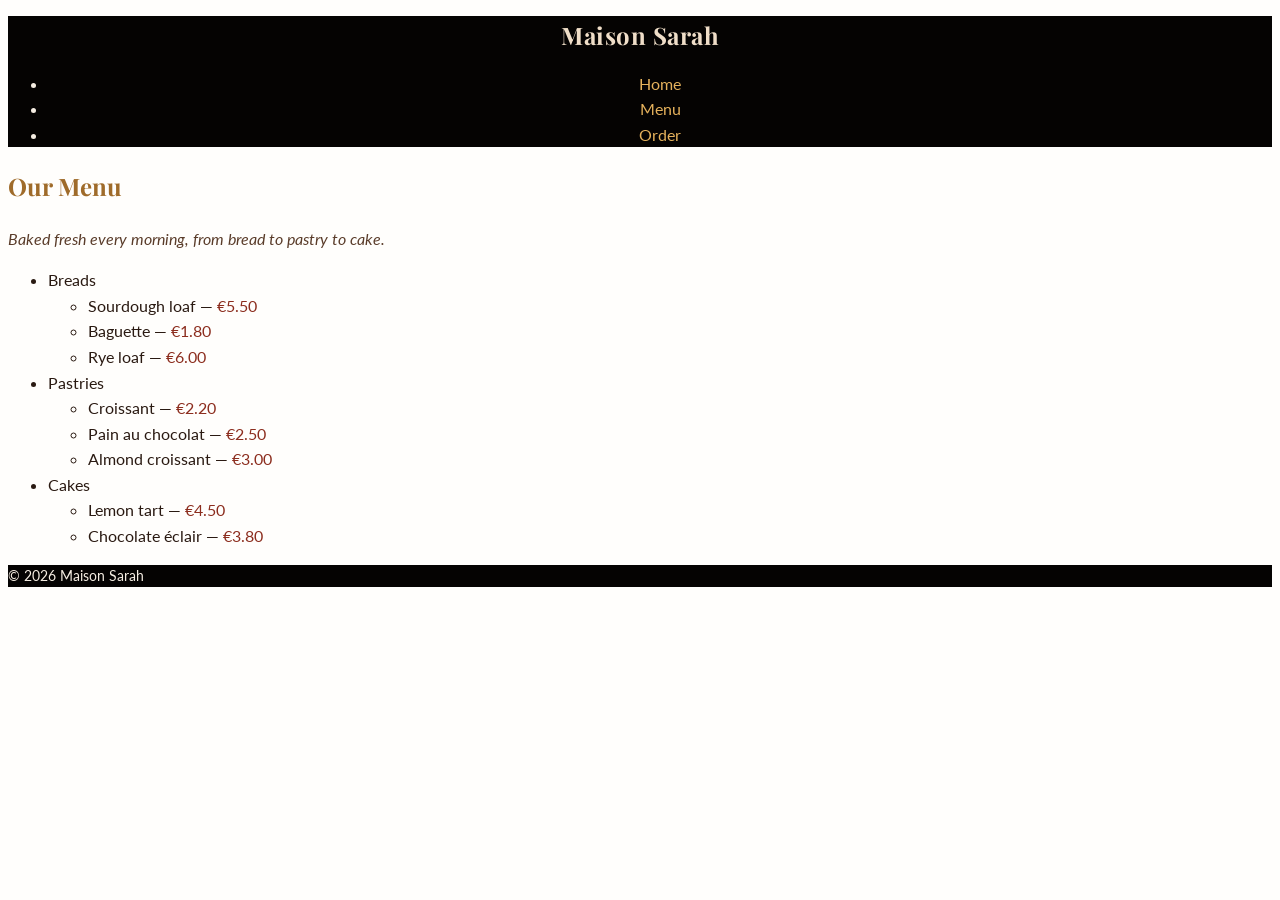
==== menu.html @ 019a9983 "Add typography system with Lato and Playfair Display Loads Google Fonts across all pages, sets rem s" ====
<!DOCTYPE html>
<html lang="en">
  <head>
    <meta charset="UTF-8">
    <meta name="viewport" content="width=device-width, initial-scale=1.0">
    <title>Menu — Maison Sarah</title>
    <link rel="preconnect" href="https://fonts.googleapis.com">
    <link rel="preconnect" href="https://fonts.gstatic.com" crossorigin>
    <link href="https://fonts.googleapis.com/css2?family=Lato:wght@400;700&family=Playfair+Display:wght@600;700&display=swap" rel="stylesheet">
    <link rel="stylesheet" href="styles.css">
  </head>
  <body>
    <header>
      <h1 class="brand">Maison Sarah</h1>
      <nav>
        <ul>
          <li><a href="index.html">Home</a></li>
          <li><a href="menu.html">Menu</a></li>
          <li><a href="order.html">Order</a></li>
        </ul>
      </nav>
    </header>

    <main>
      <h2>Our Menu</h2>
      <p class="tagline">Baked fresh every morning, from bread to pastry to cake.</p>

      <ul>
        <li>
          Breads
          <ul>
            <li>Sourdough loaf — <span class="price">€5.50</span></li>
            <li>Baguette — <span class="price">€1.80</span></li>
            <li>Rye loaf — <span class="price">€6.00</span></li>
          </ul>
        </li>
        <li>
          Pastries
          <ul>
            <li>Croissant — <span class="price">€2.20</span></li>
            <li>Pain au chocolat — <span class="price">€2.50</span></li>
            <li>Almond croissant — <span class="price">€3.00</span></li>
          </ul>
        </li>
        <li>
          Cakes
          <ul>
            <li>Lemon tart — <span class="price">€4.50</span></li>
            <li>Chocolate éclair — <span class="price">€3.80</span></li>
          </ul>
        </li>
      </ul>
    </main>

    <footer>
      <p>&copy; 2026 Maison Sarah</p>
    </footer>
  </body>
</html>
---- styles.css ----
html {
  font-size: 62.5%;
}

body {
  font-family: "Lato", sans-serif;
  font-size: 1.6rem;
  line-height: 1.6;
  background-color: #FFFEFC;
  color: #2A1A12;
}

h1,
h2 {
  font-family: "Playfair Display", serif;
  color: #9F6B2A;
}

h1 {
  font-size: 3.6rem;
  letter-spacing: 0.5px;
}

h2 {
  font-size: 2.4rem;
}

header,
footer {
  background-color: #050302;
  color: #F5EDE2;
  text-align: center;
}

p {
  text-align: left;
}

nav a {
  text-decoration: none;
  color: #E6B25C;
}

.brand {
  font-family: "Playfair Display", serif;
  font-size: 2.4rem;
  font-weight: 700;
  color: #F0DEC8;
}

.tagline {
  font-style: italic;
  color: #5A3C2A;
}

.price {
  color: #8C2D1E;
}

footer p {
  font-size: 1.4rem;
}
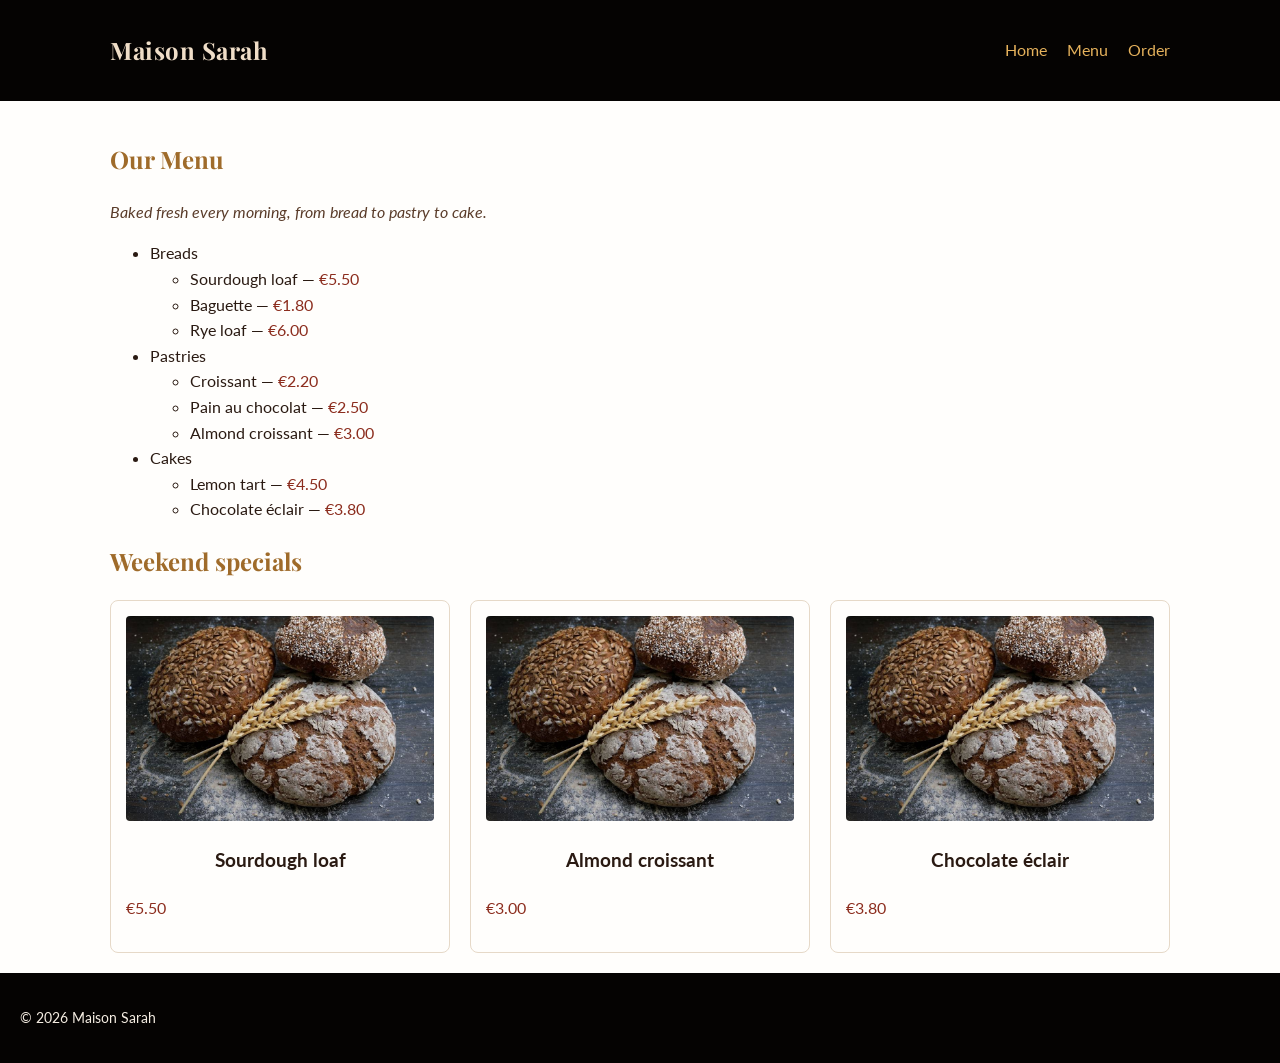
==== commit c655cef3: "Add layout system: container, flex nav, and weekend specials Universal box-sizing reset, centered .c" ====
--- a/menu.html
+++ b/menu.html
@@ -1,55 +1,90 @@
-<!DOCTYPE html>
+<!doctype html>
 <html lang="en">
   <head>
-    <meta charset="UTF-8">
-    <meta name="viewport" content="width=device-width, initial-scale=1.0">
+    <meta charset="UTF-8" />
+    <meta name="viewport" content="width=device-width, initial-scale=1.0" />
     <title>Menu — Maison Sarah</title>
-    <link rel="preconnect" href="https://fonts.googleapis.com">
-    <link rel="preconnect" href="https://fonts.gstatic.com" crossorigin>
-    <link href="https://fonts.googleapis.com/css2?family=Lato:wght@400;700&family=Playfair+Display:wght@600;700&display=swap" rel="stylesheet">
-    <link rel="stylesheet" href="styles.css">
+    <link rel="preconnect" href="https://fonts.googleapis.com" />
+    <link rel="preconnect" href="https://fonts.gstatic.com" crossorigin />
+    <link
+      href="https://fonts.googleapis.com/css2?family=Lato:wght@400;700&family=Playfair+Display:wght@600;700&display=swap"
+      rel="stylesheet"
+    />
+    <link rel="stylesheet" href="styles.css" />
   </head>
   <body>
     <header>
-      <h1 class="brand">Maison Sarah</h1>
-      <nav>
-        <ul>
-          <li><a href="index.html">Home</a></li>
-          <li><a href="menu.html">Menu</a></li>
-          <li><a href="order.html">Order</a></li>
-        </ul>
-      </nav>
+      <div class="container header-bar">
+        <h1 class="brand">Maison Sarah</h1>
+        <nav>
+          <a href="index.html">Home</a>
+          <a href="menu.html">Menu</a>
+          <a href="order.html">Order</a>
+        </nav>
+      </div>
     </header>
 
     <main>
-      <h2>Our Menu</h2>
-      <p class="tagline">Baked fresh every morning, from bread to pastry to cake.</p>
+      <div class="container">
+        <h2>Our Menu</h2>
+        <p class="tagline">
+          Baked fresh every morning, from bread to pastry to cake.
+        </p>
 
-      <ul>
-        <li>
-          Breads
-          <ul>
-            <li>Sourdough loaf — <span class="price">€5.50</span></li>
-            <li>Baguette — <span class="price">€1.80</span></li>
-            <li>Rye loaf — <span class="price">€6.00</span></li>
-          </ul>
-        </li>
-        <li>
-          Pastries
-          <ul>
-            <li>Croissant — <span class="price">€2.20</span></li>
-            <li>Pain au chocolat — <span class="price">€2.50</span></li>
-            <li>Almond croissant — <span class="price">€3.00</span></li>
-          </ul>
-        </li>
-        <li>
-          Cakes
-          <ul>
-            <li>Lemon tart — <span class="price">€4.50</span></li>
-            <li>Chocolate éclair — <span class="price">€3.80</span></li>
-          </ul>
-        </li>
-      </ul>
+        <ul>
+          <li>
+            Breads
+            <ul>
+              <li>Sourdough loaf — <span class="price">€5.50</span></li>
+              <li>Baguette — <span class="price">€1.80</span></li>
+              <li>Rye loaf — <span class="price">€6.00</span></li>
+            </ul>
+          </li>
+          <li>
+            Pastries
+            <ul>
+              <li>Croissant — <span class="price">€2.20</span></li>
+              <li>Pain au chocolat — <span class="price">€2.50</span></li>
+              <li>Almond croissant — <span class="price">€3.00</span></li>
+            </ul>
+          </li>
+          <li>
+            Cakes
+            <ul>
+              <li>Lemon tart — <span class="price">€4.50</span></li>
+              <li>Chocolate éclair — <span class="price">€3.80</span></li>
+            </ul>
+          </li>
+        </ul>
+
+        <h2>Weekend specials</h2>
+        <div class="card-row">
+          <article class="card">
+            <img
+              src="images/bakery-bread.jpg"
+              alt="A row of freshly baked golden loaves of bread cooling on a wooden rack."
+            />
+            <h3>Sourdough loaf</h3>
+            <p class="price">€5.50</p>
+          </article>
+          <article class="card">
+            <img
+              src="images/bakery-bread.jpg"
+              alt="A row of freshly baked golden loaves of bread cooling on a wooden rack."
+            />
+            <h3>Almond croissant</h3>
+            <p class="price">€3.00</p>
+          </article>
+          <article class="card">
+            <img
+              src="images/bakery-bread.jpg"
+              alt="A row of freshly baked golden loaves of bread cooling on a wooden rack."
+            />
+            <h3>Chocolate éclair</h3>
+            <p class="price">€3.80</p>
+          </article>
+        </div>
+      </div>
     </main>
 
     <footer>
--- a/styles.css
+++ b/styles.css
@@ -1,19 +1,24 @@
+* {
+  box-sizing: border-box;
+}
+
 html {
   font-size: 62.5%;
 }
 
 body {
+  margin: 0;
   font-family: "Lato", sans-serif;
   font-size: 1.6rem;
   line-height: 1.6;
-  background-color: #FFFEFC;
-  color: #2A1A12;
+  background-color: #fffefc;
+  color: #2a1a12;
 }
 
 h1,
 h2 {
   font-family: "Playfair Display", serif;
-  color: #9F6B2A;
+  color: #9f6b2a;
 }
 
 h1 {
@@ -28,8 +33,38 @@
 header,
 footer {
   background-color: #050302;
-  color: #F5EDE2;
+  color: #f5ede2;
   text-align: center;
+}
+
+footer {
+  padding: 2rem;
+}
+
+.container {
+  max-width: 1100px;
+  margin: 0 auto;
+  padding: 0 2rem;
+}
+
+.header-bar {
+  display: flex;
+  justify-content: space-between;
+  align-items: center;
+  padding: 1.5rem 2rem;
+}
+
+nav {
+  display: flex;
+  gap: 2rem;
+}
+
+main {
+  padding: 2rem;
+}
+
+main img {
+  max-width: 100%;
 }
 
 p {
@@ -38,23 +73,42 @@
 
 nav a {
   text-decoration: none;
-  color: #E6B25C;
+  color: #e6b25c;
 }
 
 .brand {
   font-family: "Playfair Display", serif;
   font-size: 2.4rem;
   font-weight: 700;
-  color: #F0DEC8;
+  color: #f0dec8;
 }
 
 .tagline {
   font-style: italic;
-  color: #5A3C2A;
+  color: #5a3c2a;
 }
 
 .price {
-  color: #8C2D1E;
+  color: #8c2d1e;
+}
+
+.card-row {
+  display: flex;
+  flex-wrap: wrap;
+  gap: 2rem;
+}
+
+.card {
+  flex: 1 1 240px;
+  border: 1px solid #e6d9c8;
+  border-radius: 8px;
+  padding: 1.5rem;
+  text-align: center;
+}
+
+.card img {
+  max-width: 100%;
+  border-radius: 4px;
 }
 
 footer p {
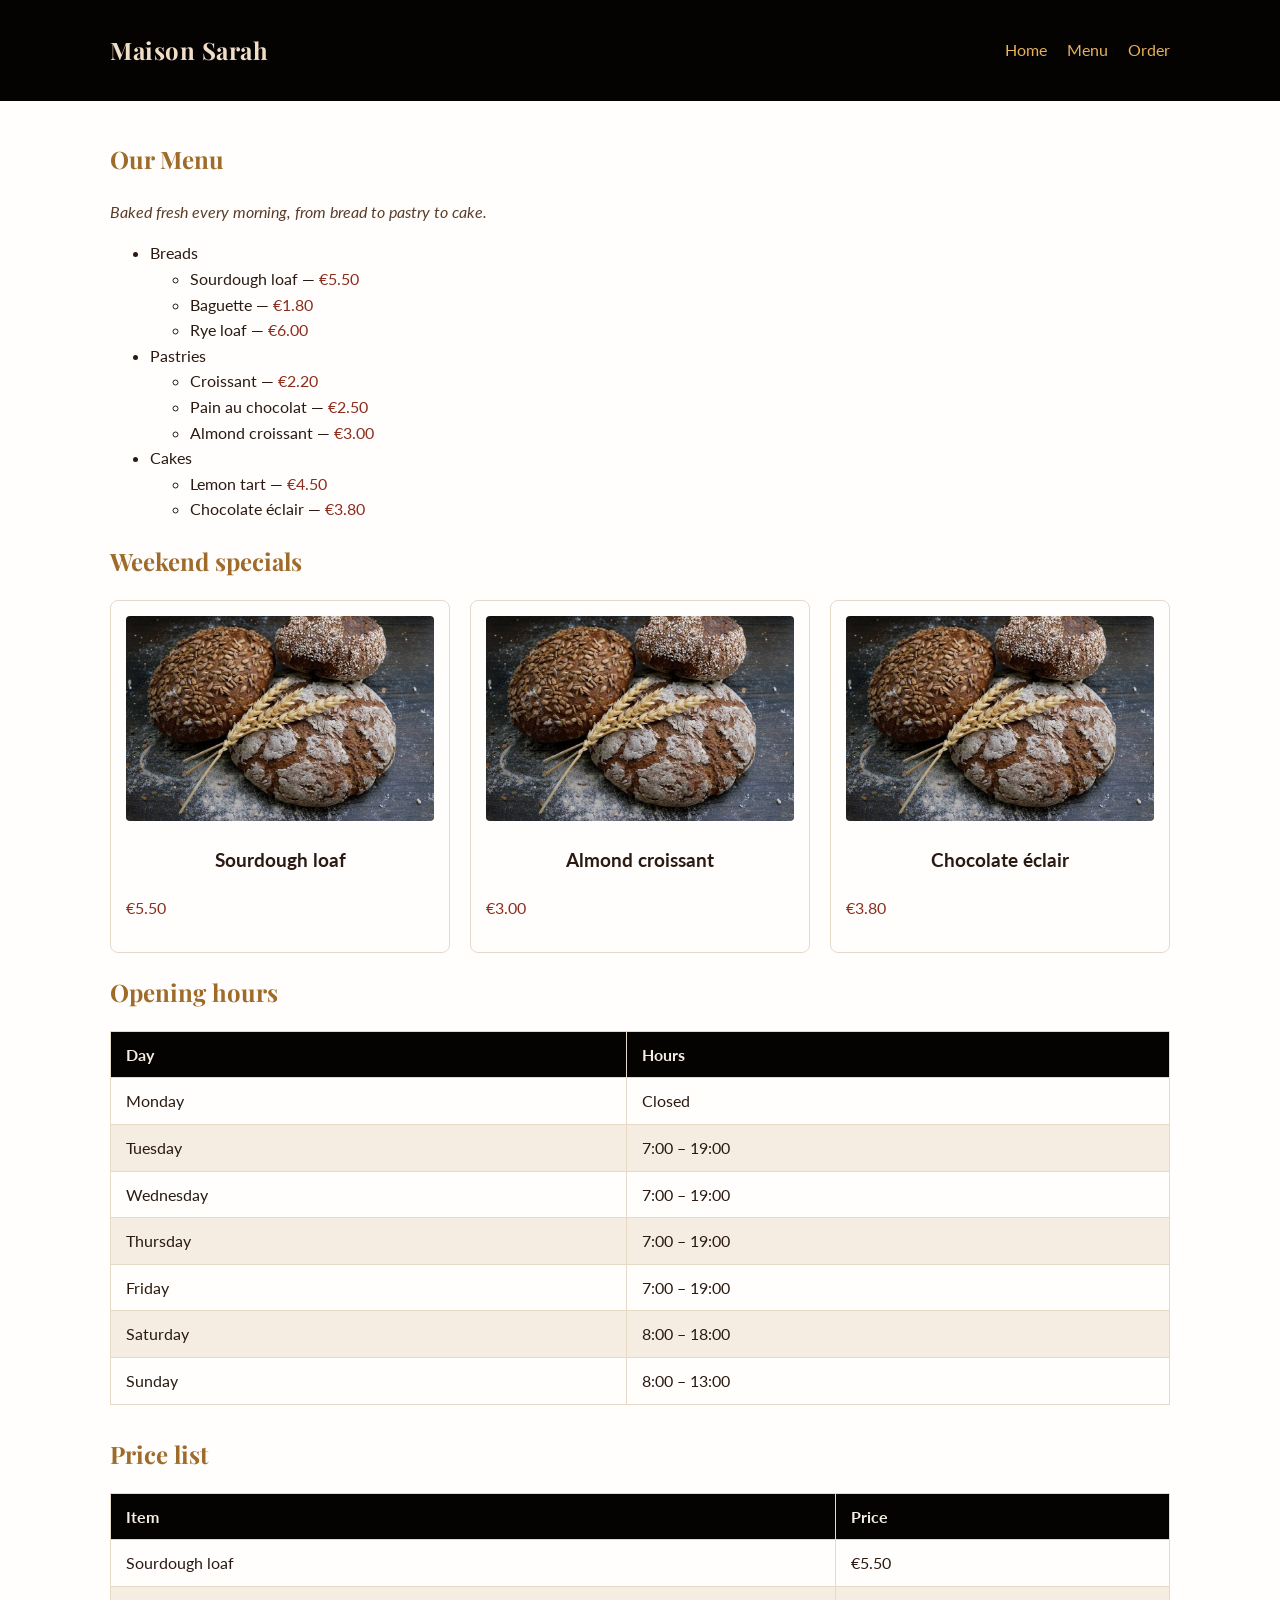
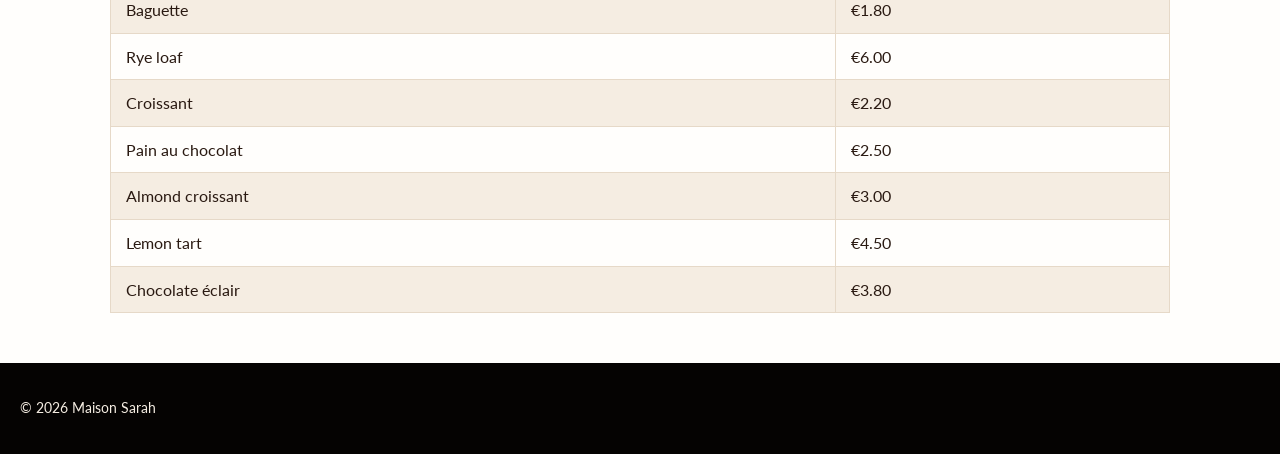
==== commit 2b7db781: "Add opening hours and price tables, and pre-order form Menu page gets a styled hours/price table pai" ====
--- a/menu.html
+++ b/menu.html
@@ -84,6 +84,89 @@
             <p class="price">€3.80</p>
           </article>
         </div>
+        <h2>Opening hours</h2>
+        <table>
+          <thead>
+            <tr>
+              <th>Day</th>
+              <th>Hours</th>
+            </tr>
+          </thead>
+          <tbody>
+            <tr>
+              <td>Monday</td>
+              <td>Closed</td>
+            </tr>
+            <tr>
+              <td>Tuesday</td>
+              <td>7:00 – 19:00</td>
+            </tr>
+            <tr>
+              <td>Wednesday</td>
+              <td>7:00 – 19:00</td>
+            </tr>
+            <tr>
+              <td>Thursday</td>
+              <td>7:00 – 19:00</td>
+            </tr>
+            <tr>
+              <td>Friday</td>
+              <td>7:00 – 19:00</td>
+            </tr>
+            <tr>
+              <td>Saturday</td>
+              <td>8:00 – 18:00</td>
+            </tr>
+            <tr>
+              <td>Sunday</td>
+              <td>8:00 – 13:00</td>
+            </tr>
+          </tbody>
+        </table>
+
+        <h2>Price list</h2>
+        <table>
+          <thead>
+            <tr>
+              <th>Item</th>
+              <th>Price</th>
+            </tr>
+          </thead>
+          <tbody>
+            <tr>
+              <td>Sourdough loaf</td>
+              <td>€5.50</td>
+            </tr>
+            <tr>
+              <td>Baguette</td>
+              <td>€1.80</td>
+            </tr>
+            <tr>
+              <td>Rye loaf</td>
+              <td>€6.00</td>
+            </tr>
+            <tr>
+              <td>Croissant</td>
+              <td>€2.20</td>
+            </tr>
+            <tr>
+              <td>Pain au chocolat</td>
+              <td>€2.50</td>
+            </tr>
+            <tr>
+              <td>Almond croissant</td>
+              <td>€3.00</td>
+            </tr>
+            <tr>
+              <td>Lemon tart</td>
+              <td>€4.50</td>
+            </tr>
+            <tr>
+              <td>Chocolate éclair</td>
+              <td>€3.80</td>
+            </tr>
+          </tbody>
+        </table>
       </div>
     </main>
 
--- a/styles.css
+++ b/styles.css
@@ -114,3 +114,102 @@
 footer p {
   font-size: 1.4rem;
 }
+
+table {
+  border-collapse: collapse;
+  width: 100%;
+  margin: 1.5rem 0 3rem;
+}
+
+th,
+td {
+  padding: 1rem 1.5rem;
+  border: 1px solid #e6d9c8;
+  text-align: left;
+}
+
+thead tr {
+  background-color: #050302;
+  color: #f5ede2;
+}
+
+tbody tr:nth-child(even) {
+  background-color: #f5ede2;
+}
+
+fieldset {
+  border: 1px solid #e6d9c8;
+  border-radius: 8px;
+  padding: 1.5rem 2rem;
+  margin-bottom: 2rem;
+}
+
+legend {
+  font-family: "Playfair Display", serif;
+  color: #9f6b2a;
+  padding: 0 0.5rem;
+}
+
+label {
+  display: block;
+  margin: 1rem 0 0.5rem;
+  font-weight: 700;
+}
+
+.choice {
+  display: flex;
+  align-items: center;
+  gap: 0.8rem;
+  margin: 0.8rem 0;
+}
+
+.choice label {
+  display: inline;
+  margin: 0;
+  font-weight: 400;
+}
+
+.field {
+  font-family: "Lato", sans-serif;
+  font-size: 1.6rem;
+  padding: 0.8rem 1rem;
+  border: 1px solid #e6d9c8;
+  border-radius: 4px;
+  max-width: 400px;
+  width: 100%;
+}
+
+textarea.field {
+  min-height: 8rem;
+}
+
+input,
+textarea,
+select {
+  accent-color: #9f6b2a;
+}
+
+.field:focus {
+  outline: 2px solid #9f6b2a;
+  outline-offset: 2px;
+}
+
+.field:required {
+  border-left: 3px solid #8c2d1e;
+}
+
+button[type="submit"] {
+  font-family: "Lato", sans-serif;
+  font-size: 1.6rem;
+  font-weight: 700;
+  background-color: #050302;
+  color: #f5ede2;
+  border: none;
+  border-radius: 4px;
+  padding: 1rem 2rem;
+  cursor: pointer;
+}
+
+button[type="submit"]:hover {
+  background-color: #2a1a12;
+}
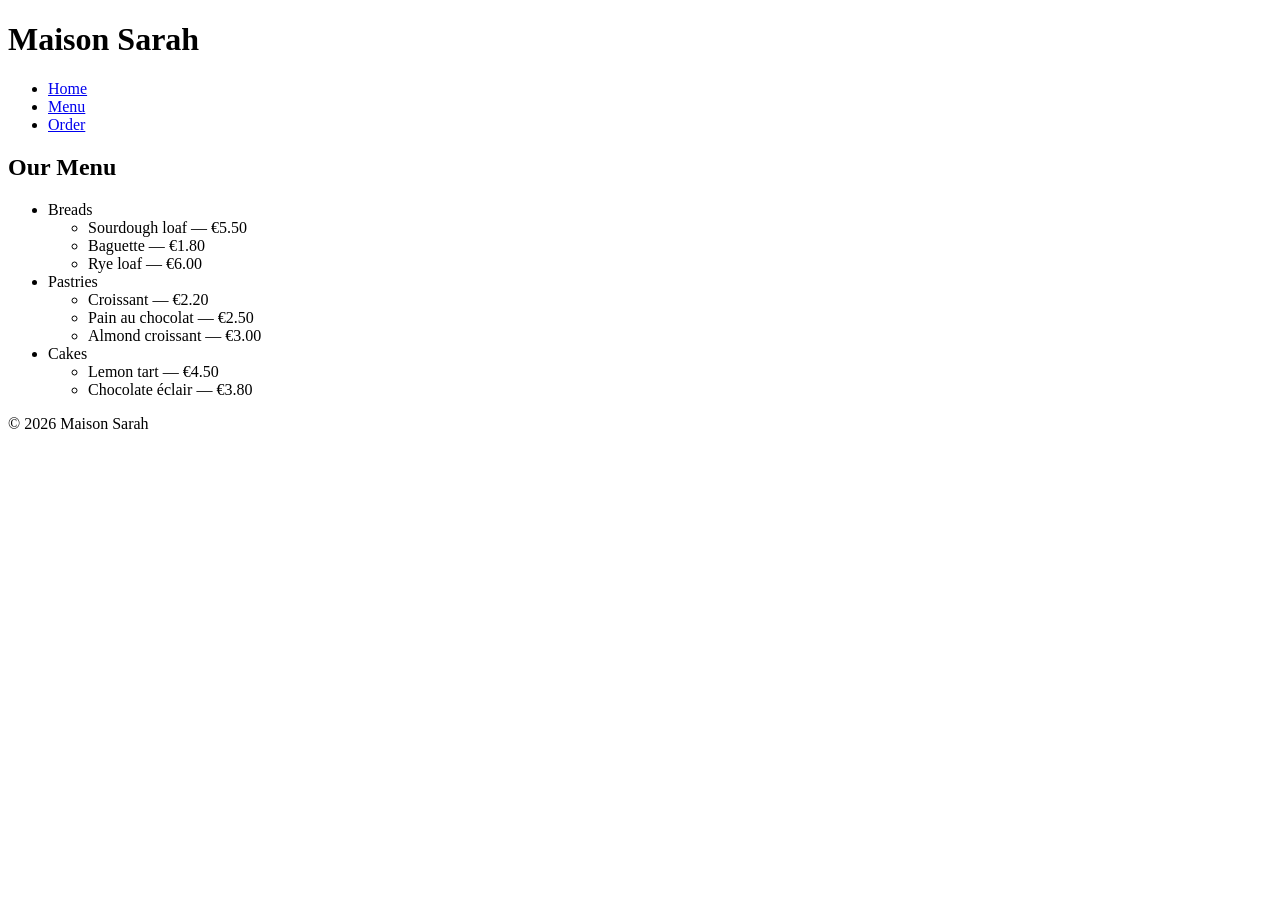
==== commit 347f7a3d: "Merge pull request #8 from amirwebd3v/exercise-03-page-structure Build the three pages of Maison Sar" ====
--- a/menu.html
+++ b/menu.html
@@ -1,173 +1,50 @@
-<!doctype html>
+<!DOCTYPE html>
 <html lang="en">
   <head>
-    <meta charset="UTF-8" />
-    <meta name="viewport" content="width=device-width, initial-scale=1.0" />
+    <meta charset="UTF-8">
+    <meta name="viewport" content="width=device-width, initial-scale=1.0">
     <title>Menu — Maison Sarah</title>
-    <link rel="preconnect" href="https://fonts.googleapis.com" />
-    <link rel="preconnect" href="https://fonts.gstatic.com" crossorigin />
-    <link
-      href="https://fonts.googleapis.com/css2?family=Lato:wght@400;700&family=Playfair+Display:wght@600;700&display=swap"
-      rel="stylesheet"
-    />
-    <link rel="stylesheet" href="styles.css" />
   </head>
   <body>
     <header>
-      <div class="container header-bar">
-        <h1 class="brand">Maison Sarah</h1>
-        <nav>
-          <a href="index.html">Home</a>
-          <a href="menu.html">Menu</a>
-          <a href="order.html">Order</a>
-        </nav>
-      </div>
+      <h1>Maison Sarah</h1>
+      <nav>
+        <ul>
+          <li><a href="index.html">Home</a></li>
+          <li><a href="menu.html">Menu</a></li>
+          <li><a href="order.html">Order</a></li>
+        </ul>
+      </nav>
     </header>
 
     <main>
-      <div class="container">
-        <h2>Our Menu</h2>
-        <p class="tagline">
-          Baked fresh every morning, from bread to pastry to cake.
-        </p>
+      <h2>Our Menu</h2>
 
-        <ul>
-          <li>
-            Breads
-            <ul>
-              <li>Sourdough loaf — <span class="price">€5.50</span></li>
-              <li>Baguette — <span class="price">€1.80</span></li>
-              <li>Rye loaf — <span class="price">€6.00</span></li>
-            </ul>
-          </li>
-          <li>
-            Pastries
-            <ul>
-              <li>Croissant — <span class="price">€2.20</span></li>
-              <li>Pain au chocolat — <span class="price">€2.50</span></li>
-              <li>Almond croissant — <span class="price">€3.00</span></li>
-            </ul>
-          </li>
-          <li>
-            Cakes
-            <ul>
-              <li>Lemon tart — <span class="price">€4.50</span></li>
-              <li>Chocolate éclair — <span class="price">€3.80</span></li>
-            </ul>
-          </li>
-        </ul>
-
-        <h2>Weekend specials</h2>
-        <div class="card-row">
-          <article class="card">
-            <img
-              src="images/bakery-bread.jpg"
-              alt="A row of freshly baked golden loaves of bread cooling on a wooden rack."
-            />
-            <h3>Sourdough loaf</h3>
-            <p class="price">€5.50</p>
-          </article>
-          <article class="card">
-            <img
-              src="images/bakery-bread.jpg"
-              alt="A row of freshly baked golden loaves of bread cooling on a wooden rack."
-            />
-            <h3>Almond croissant</h3>
-            <p class="price">€3.00</p>
-          </article>
-          <article class="card">
-            <img
-              src="images/bakery-bread.jpg"
-              alt="A row of freshly baked golden loaves of bread cooling on a wooden rack."
-            />
-            <h3>Chocolate éclair</h3>
-            <p class="price">€3.80</p>
-          </article>
-        </div>
-        <h2>Opening hours</h2>
-        <table>
-          <thead>
-            <tr>
-              <th>Day</th>
-              <th>Hours</th>
-            </tr>
-          </thead>
-          <tbody>
-            <tr>
-              <td>Monday</td>
-              <td>Closed</td>
-            </tr>
-            <tr>
-              <td>Tuesday</td>
-              <td>7:00 – 19:00</td>
-            </tr>
-            <tr>
-              <td>Wednesday</td>
-              <td>7:00 – 19:00</td>
-            </tr>
-            <tr>
-              <td>Thursday</td>
-              <td>7:00 – 19:00</td>
-            </tr>
-            <tr>
-              <td>Friday</td>
-              <td>7:00 – 19:00</td>
-            </tr>
-            <tr>
-              <td>Saturday</td>
-              <td>8:00 – 18:00</td>
-            </tr>
-            <tr>
-              <td>Sunday</td>
-              <td>8:00 – 13:00</td>
-            </tr>
-          </tbody>
-        </table>
-
-        <h2>Price list</h2>
-        <table>
-          <thead>
-            <tr>
-              <th>Item</th>
-              <th>Price</th>
-            </tr>
-          </thead>
-          <tbody>
-            <tr>
-              <td>Sourdough loaf</td>
-              <td>€5.50</td>
-            </tr>
-            <tr>
-              <td>Baguette</td>
-              <td>€1.80</td>
-            </tr>
-            <tr>
-              <td>Rye loaf</td>
-              <td>€6.00</td>
-            </tr>
-            <tr>
-              <td>Croissant</td>
-              <td>€2.20</td>
-            </tr>
-            <tr>
-              <td>Pain au chocolat</td>
-              <td>€2.50</td>
-            </tr>
-            <tr>
-              <td>Almond croissant</td>
-              <td>€3.00</td>
-            </tr>
-            <tr>
-              <td>Lemon tart</td>
-              <td>€4.50</td>
-            </tr>
-            <tr>
-              <td>Chocolate éclair</td>
-              <td>€3.80</td>
-            </tr>
-          </tbody>
-        </table>
-      </div>
+      <ul>
+        <li>
+          Breads
+          <ul>
+            <li>Sourdough loaf — <span>€5.50</span></li>
+            <li>Baguette — <span>€1.80</span></li>
+            <li>Rye loaf — <span>€6.00</span></li>
+          </ul>
+        </li>
+        <li>
+          Pastries
+          <ul>
+            <li>Croissant — <span>€2.20</span></li>
+            <li>Pain au chocolat — <span>€2.50</span></li>
+            <li>Almond croissant — <span>€3.00</span></li>
+          </ul>
+        </li>
+        <li>
+          Cakes
+          <ul>
+            <li>Lemon tart — <span>€4.50</span></li>
+            <li>Chocolate éclair — <span>€3.80</span></li>
+          </ul>
+        </li>
+      </ul>
     </main>
 
     <footer>
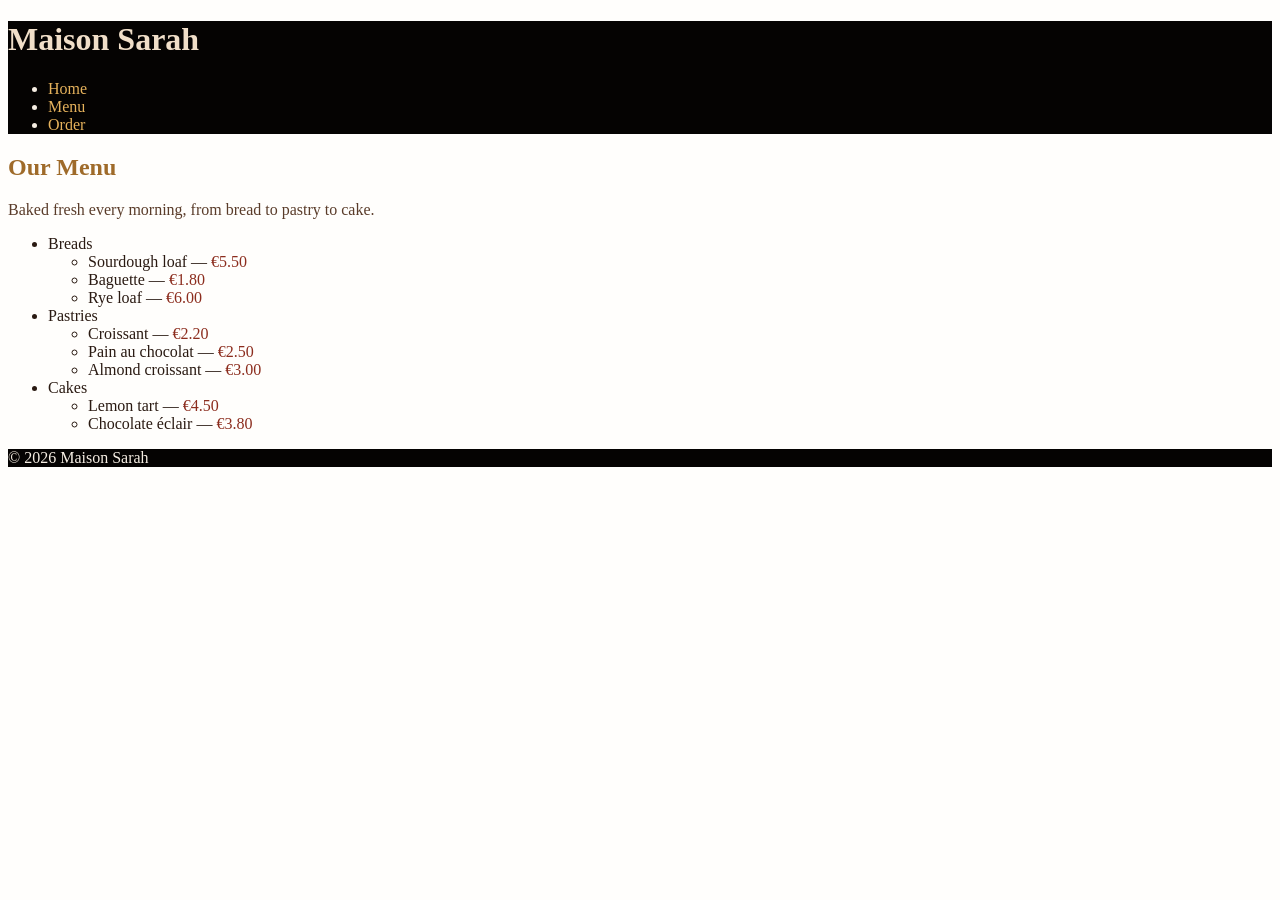
==== commit bc3a2d85: "Merge pull request #9 from amirwebd3v/exercise-04-base-styles Add base color stage: styles.css acros" ====
--- a/menu.html
+++ b/menu.html
@@ -4,10 +4,11 @@
     <meta charset="UTF-8">
     <meta name="viewport" content="width=device-width, initial-scale=1.0">
     <title>Menu — Maison Sarah</title>
+    <link rel="stylesheet" href="styles.css">
   </head>
   <body>
     <header>
-      <h1>Maison Sarah</h1>
+      <h1 class="brand">Maison Sarah</h1>
       <nav>
         <ul>
           <li><a href="index.html">Home</a></li>
@@ -19,29 +20,30 @@
 
     <main>
       <h2>Our Menu</h2>
+      <p class="tagline">Baked fresh every morning, from bread to pastry to cake.</p>
 
       <ul>
         <li>
           Breads
           <ul>
-            <li>Sourdough loaf — <span>€5.50</span></li>
-            <li>Baguette — <span>€1.80</span></li>
-            <li>Rye loaf — <span>€6.00</span></li>
+            <li>Sourdough loaf — <span class="price">€5.50</span></li>
+            <li>Baguette — <span class="price">€1.80</span></li>
+            <li>Rye loaf — <span class="price">€6.00</span></li>
           </ul>
         </li>
         <li>
           Pastries
           <ul>
-            <li>Croissant — <span>€2.20</span></li>
-            <li>Pain au chocolat — <span>€2.50</span></li>
-            <li>Almond croissant — <span>€3.00</span></li>
+            <li>Croissant — <span class="price">€2.20</span></li>
+            <li>Pain au chocolat — <span class="price">€2.50</span></li>
+            <li>Almond croissant — <span class="price">€3.00</span></li>
           </ul>
         </li>
         <li>
           Cakes
           <ul>
-            <li>Lemon tart — <span>€4.50</span></li>
-            <li>Chocolate éclair — <span>€3.80</span></li>
+            <li>Lemon tart — <span class="price">€4.50</span></li>
+            <li>Chocolate éclair — <span class="price">€3.80</span></li>
           </ul>
         </li>
       </ul>
--- a/styles.css
+++ b/styles.css
@@ -0,0 +1,32 @@
+body {
+  background-color: #FFFEFC;
+  color: #2A1A12;
+}
+
+header,
+footer {
+  background-color: #050302;
+  color: #F5EDE2;
+}
+
+h1,
+h2 {
+  color: #9F6B2A;
+}
+
+nav a {
+  text-decoration: none;
+  color: #E6B25C;
+}
+
+.brand {
+  color: #F0DEC8;
+}
+
+.tagline {
+  color: #5A3C2A;
+}
+
+.price {
+  color: #8C2D1E;
+}
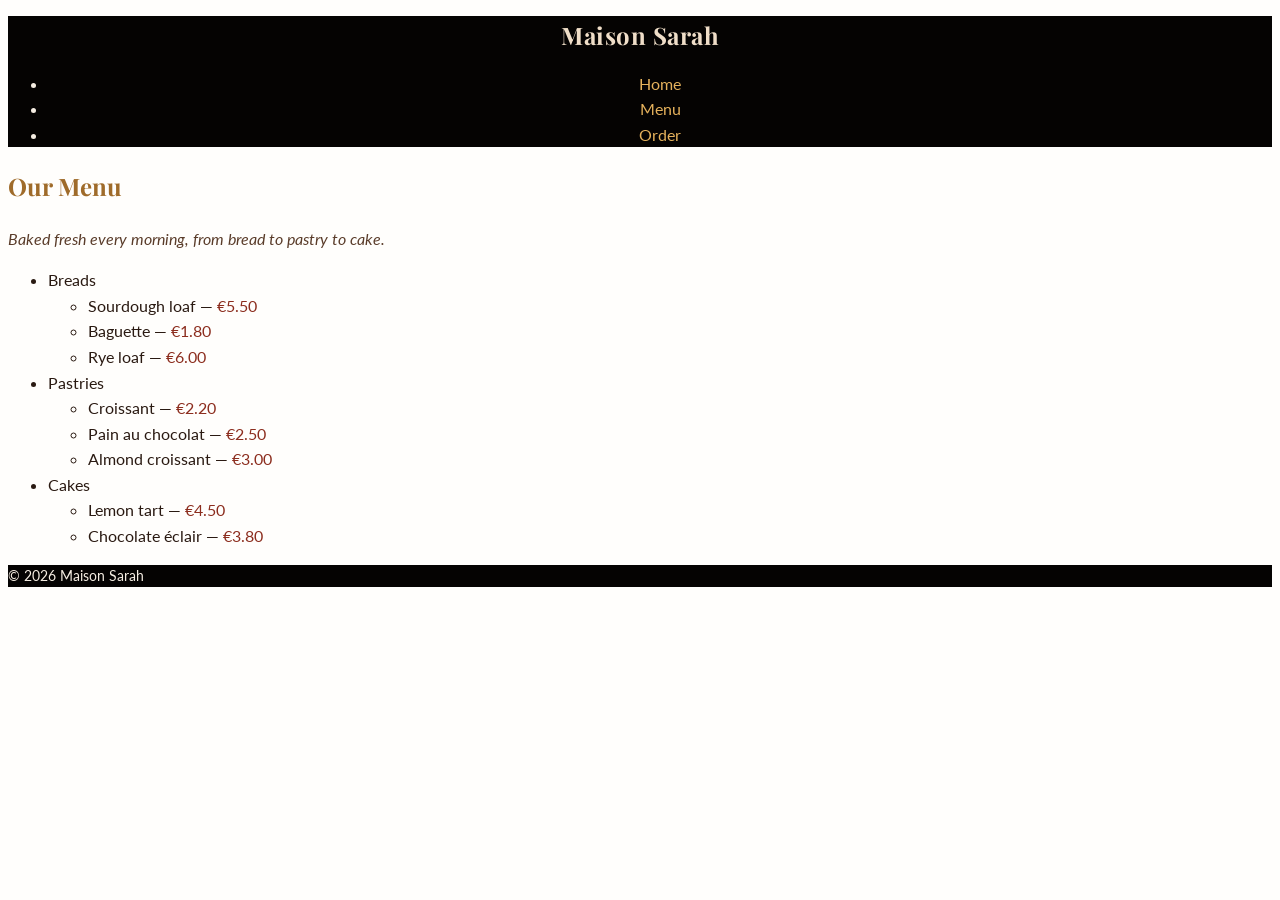
==== commit 9484bf04: "Merge pull request #10 from amirwebd3v/exercise-05-typography Add typography system with Lato and Pl" ====
--- a/menu.html
+++ b/menu.html
@@ -4,6 +4,9 @@
     <meta charset="UTF-8">
     <meta name="viewport" content="width=device-width, initial-scale=1.0">
     <title>Menu — Maison Sarah</title>
+    <link rel="preconnect" href="https://fonts.googleapis.com">
+    <link rel="preconnect" href="https://fonts.gstatic.com" crossorigin>
+    <link href="https://fonts.googleapis.com/css2?family=Lato:wght@400;700&family=Playfair+Display:wght@600;700&display=swap" rel="stylesheet">
     <link rel="stylesheet" href="styles.css">
   </head>
   <body>
--- a/styles.css
+++ b/styles.css
@@ -1,17 +1,39 @@
+html {
+  font-size: 62.5%;
+}
+
 body {
+  font-family: "Lato", sans-serif;
+  font-size: 1.6rem;
+  line-height: 1.6;
   background-color: #FFFEFC;
   color: #2A1A12;
+}
+
+h1,
+h2 {
+  font-family: "Playfair Display", serif;
+  color: #9F6B2A;
+}
+
+h1 {
+  font-size: 3.6rem;
+  letter-spacing: 0.5px;
+}
+
+h2 {
+  font-size: 2.4rem;
 }
 
 header,
 footer {
   background-color: #050302;
   color: #F5EDE2;
+  text-align: center;
 }
 
-h1,
-h2 {
-  color: #9F6B2A;
+p {
+  text-align: left;
 }
 
 nav a {
@@ -20,13 +42,21 @@
 }
 
 .brand {
+  font-family: "Playfair Display", serif;
+  font-size: 2.4rem;
+  font-weight: 700;
   color: #F0DEC8;
 }
 
 .tagline {
+  font-style: italic;
   color: #5A3C2A;
 }
 
 .price {
   color: #8C2D1E;
 }
+
+footer p {
+  font-size: 1.4rem;
+}
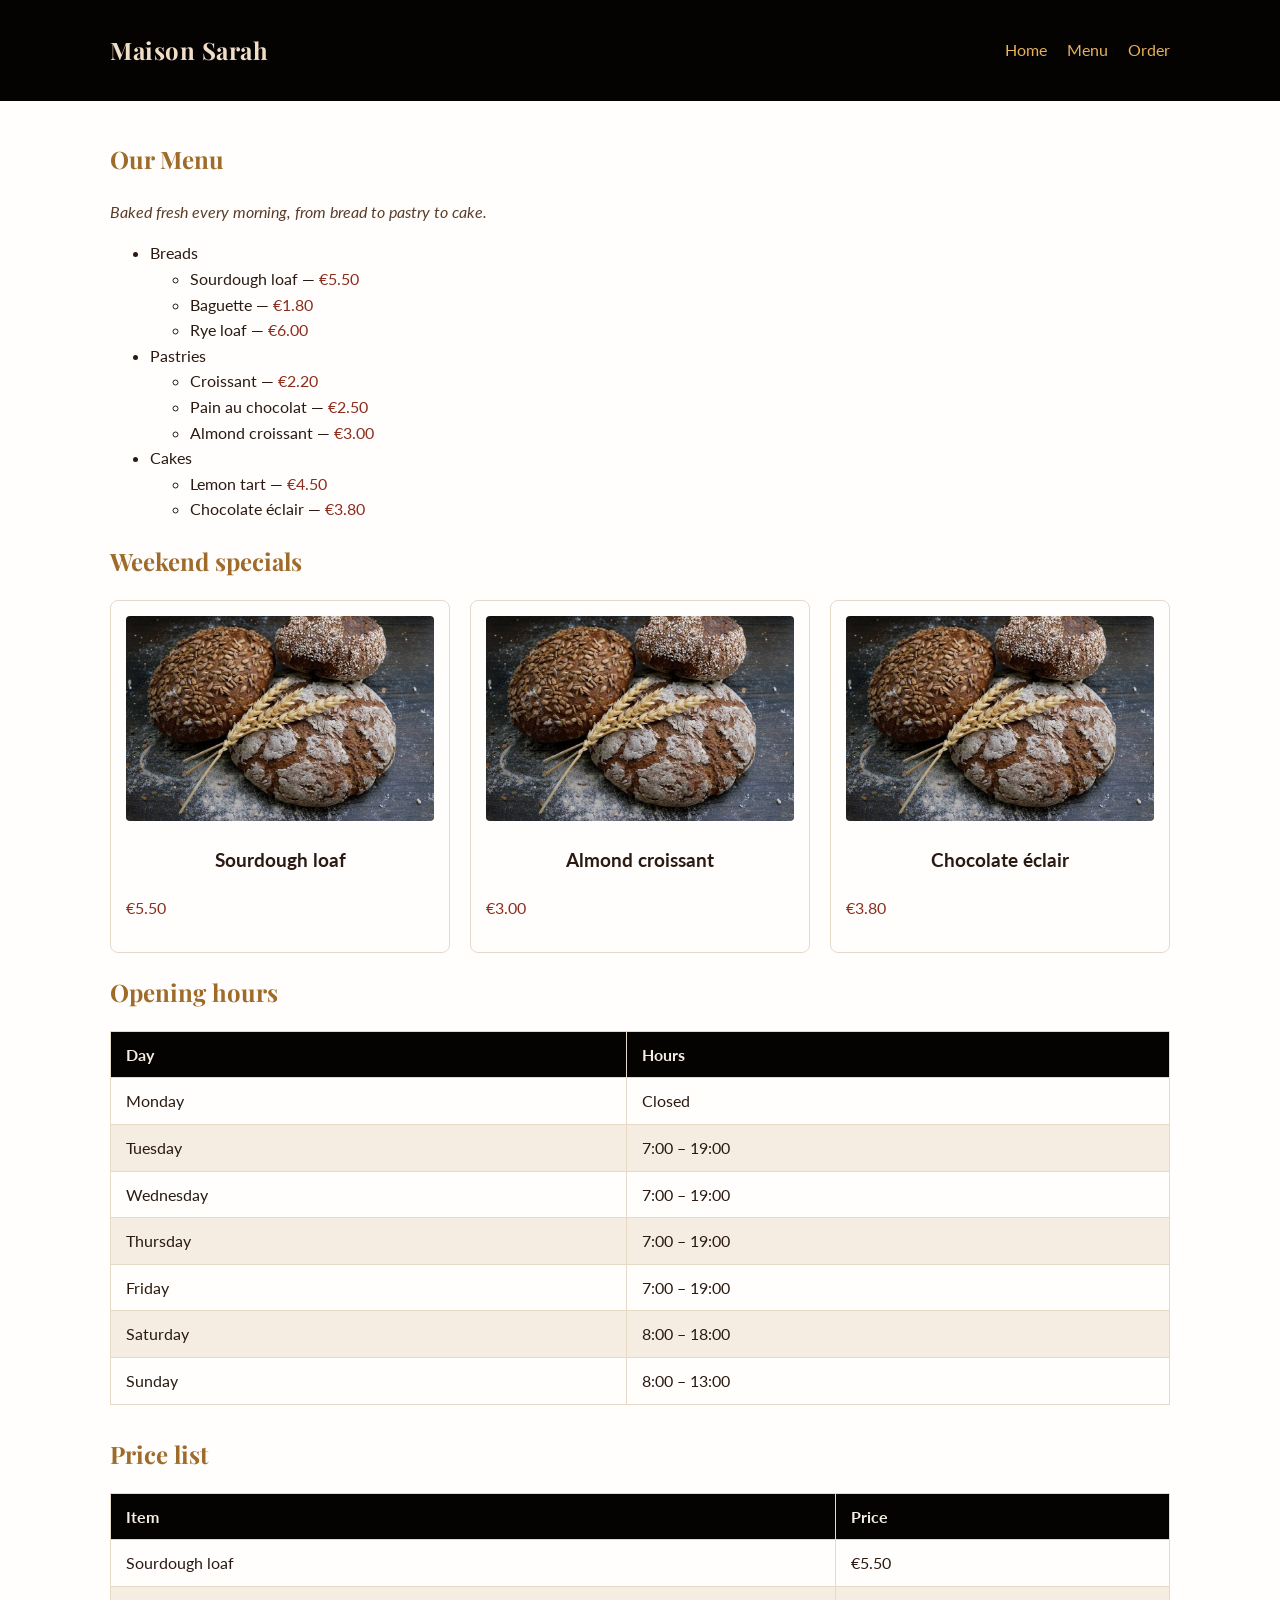
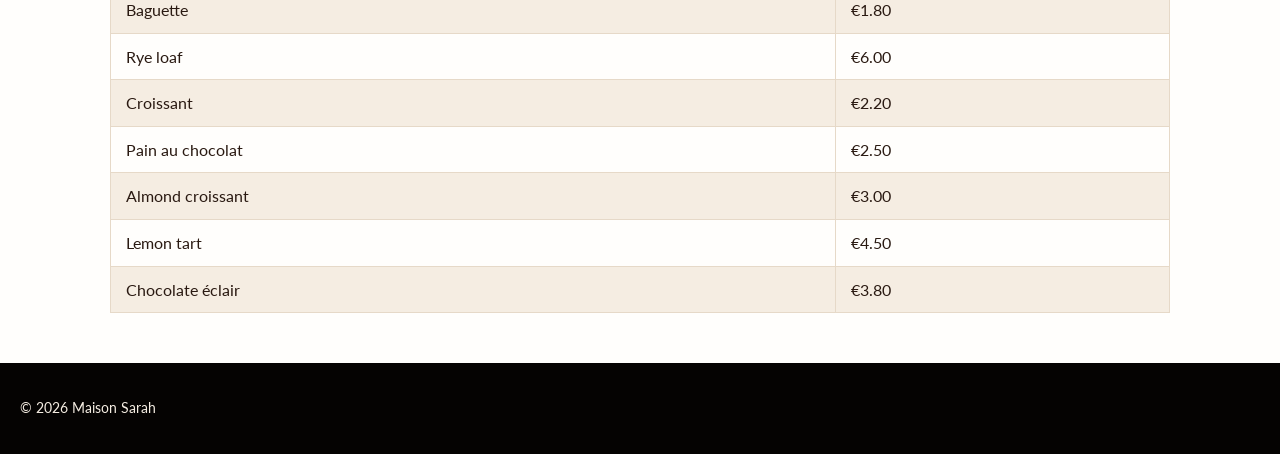
==== commit 16b6bfaa: "Merge pull request #11 from amirwebd3v/exercise-06-layout Add layout system: container, flex nav, an" ====
--- a/menu.html
+++ b/menu.html
@@ -1,55 +1,173 @@
-<!DOCTYPE html>
+<!doctype html>
 <html lang="en">
   <head>
-    <meta charset="UTF-8">
-    <meta name="viewport" content="width=device-width, initial-scale=1.0">
+    <meta charset="UTF-8" />
+    <meta name="viewport" content="width=device-width, initial-scale=1.0" />
     <title>Menu — Maison Sarah</title>
-    <link rel="preconnect" href="https://fonts.googleapis.com">
-    <link rel="preconnect" href="https://fonts.gstatic.com" crossorigin>
-    <link href="https://fonts.googleapis.com/css2?family=Lato:wght@400;700&family=Playfair+Display:wght@600;700&display=swap" rel="stylesheet">
-    <link rel="stylesheet" href="styles.css">
+    <link rel="preconnect" href="https://fonts.googleapis.com" />
+    <link rel="preconnect" href="https://fonts.gstatic.com" crossorigin />
+    <link
+      href="https://fonts.googleapis.com/css2?family=Lato:wght@400;700&family=Playfair+Display:wght@600;700&display=swap"
+      rel="stylesheet"
+    />
+    <link rel="stylesheet" href="styles.css" />
   </head>
   <body>
     <header>
-      <h1 class="brand">Maison Sarah</h1>
-      <nav>
-        <ul>
-          <li><a href="index.html">Home</a></li>
-          <li><a href="menu.html">Menu</a></li>
-          <li><a href="order.html">Order</a></li>
-        </ul>
-      </nav>
+      <div class="container header-bar">
+        <h1 class="brand">Maison Sarah</h1>
+        <nav>
+          <a href="index.html">Home</a>
+          <a href="menu.html">Menu</a>
+          <a href="order.html">Order</a>
+        </nav>
+      </div>
     </header>
 
     <main>
-      <h2>Our Menu</h2>
-      <p class="tagline">Baked fresh every morning, from bread to pastry to cake.</p>
+      <div class="container">
+        <h2>Our Menu</h2>
+        <p class="tagline">
+          Baked fresh every morning, from bread to pastry to cake.
+        </p>
 
-      <ul>
-        <li>
-          Breads
-          <ul>
-            <li>Sourdough loaf — <span class="price">€5.50</span></li>
-            <li>Baguette — <span class="price">€1.80</span></li>
-            <li>Rye loaf — <span class="price">€6.00</span></li>
-          </ul>
-        </li>
-        <li>
-          Pastries
-          <ul>
-            <li>Croissant — <span class="price">€2.20</span></li>
-            <li>Pain au chocolat — <span class="price">€2.50</span></li>
-            <li>Almond croissant — <span class="price">€3.00</span></li>
-          </ul>
-        </li>
-        <li>
-          Cakes
-          <ul>
-            <li>Lemon tart — <span class="price">€4.50</span></li>
-            <li>Chocolate éclair — <span class="price">€3.80</span></li>
-          </ul>
-        </li>
-      </ul>
+        <ul>
+          <li>
+            Breads
+            <ul>
+              <li>Sourdough loaf — <span class="price">€5.50</span></li>
+              <li>Baguette — <span class="price">€1.80</span></li>
+              <li>Rye loaf — <span class="price">€6.00</span></li>
+            </ul>
+          </li>
+          <li>
+            Pastries
+            <ul>
+              <li>Croissant — <span class="price">€2.20</span></li>
+              <li>Pain au chocolat — <span class="price">€2.50</span></li>
+              <li>Almond croissant — <span class="price">€3.00</span></li>
+            </ul>
+          </li>
+          <li>
+            Cakes
+            <ul>
+              <li>Lemon tart — <span class="price">€4.50</span></li>
+              <li>Chocolate éclair — <span class="price">€3.80</span></li>
+            </ul>
+          </li>
+        </ul>
+
+        <h2>Weekend specials</h2>
+        <div class="card-row">
+          <article class="card">
+            <img
+              src="images/bakery-bread.jpg"
+              alt="A row of freshly baked golden loaves of bread cooling on a wooden rack."
+            />
+            <h3>Sourdough loaf</h3>
+            <p class="price">€5.50</p>
+          </article>
+          <article class="card">
+            <img
+              src="images/bakery-bread.jpg"
+              alt="A row of freshly baked golden loaves of bread cooling on a wooden rack."
+            />
+            <h3>Almond croissant</h3>
+            <p class="price">€3.00</p>
+          </article>
+          <article class="card">
+            <img
+              src="images/bakery-bread.jpg"
+              alt="A row of freshly baked golden loaves of bread cooling on a wooden rack."
+            />
+            <h3>Chocolate éclair</h3>
+            <p class="price">€3.80</p>
+          </article>
+        </div>
+        <h2>Opening hours</h2>
+        <table>
+          <thead>
+            <tr>
+              <th>Day</th>
+              <th>Hours</th>
+            </tr>
+          </thead>
+          <tbody>
+            <tr>
+              <td>Monday</td>
+              <td>Closed</td>
+            </tr>
+            <tr>
+              <td>Tuesday</td>
+              <td>7:00 – 19:00</td>
+            </tr>
+            <tr>
+              <td>Wednesday</td>
+              <td>7:00 – 19:00</td>
+            </tr>
+            <tr>
+              <td>Thursday</td>
+              <td>7:00 – 19:00</td>
+            </tr>
+            <tr>
+              <td>Friday</td>
+              <td>7:00 – 19:00</td>
+            </tr>
+            <tr>
+              <td>Saturday</td>
+              <td>8:00 – 18:00</td>
+            </tr>
+            <tr>
+              <td>Sunday</td>
+              <td>8:00 – 13:00</td>
+            </tr>
+          </tbody>
+        </table>
+
+        <h2>Price list</h2>
+        <table>
+          <thead>
+            <tr>
+              <th>Item</th>
+              <th>Price</th>
+            </tr>
+          </thead>
+          <tbody>
+            <tr>
+              <td>Sourdough loaf</td>
+              <td>€5.50</td>
+            </tr>
+            <tr>
+              <td>Baguette</td>
+              <td>€1.80</td>
+            </tr>
+            <tr>
+              <td>Rye loaf</td>
+              <td>€6.00</td>
+            </tr>
+            <tr>
+              <td>Croissant</td>
+              <td>€2.20</td>
+            </tr>
+            <tr>
+              <td>Pain au chocolat</td>
+              <td>€2.50</td>
+            </tr>
+            <tr>
+              <td>Almond croissant</td>
+              <td>€3.00</td>
+            </tr>
+            <tr>
+              <td>Lemon tart</td>
+              <td>€4.50</td>
+            </tr>
+            <tr>
+              <td>Chocolate éclair</td>
+              <td>€3.80</td>
+            </tr>
+          </tbody>
+        </table>
+      </div>
     </main>
 
     <footer>
--- a/styles.css
+++ b/styles.css
@@ -1,19 +1,24 @@
+* {
+  box-sizing: border-box;
+}
+
 html {
   font-size: 62.5%;
 }
 
 body {
+  margin: 0;
   font-family: "Lato", sans-serif;
   font-size: 1.6rem;
   line-height: 1.6;
-  background-color: #FFFEFC;
-  color: #2A1A12;
+  background-color: #fffefc;
+  color: #2a1a12;
 }
 
 h1,
 h2 {
   font-family: "Playfair Display", serif;
-  color: #9F6B2A;
+  color: #9f6b2a;
 }
 
 h1 {
@@ -28,8 +33,38 @@
 header,
 footer {
   background-color: #050302;
-  color: #F5EDE2;
+  color: #f5ede2;
   text-align: center;
+}
+
+footer {
+  padding: 2rem;
+}
+
+.container {
+  max-width: 1100px;
+  margin: 0 auto;
+  padding: 0 2rem;
+}
+
+.header-bar {
+  display: flex;
+  justify-content: space-between;
+  align-items: center;
+  padding: 1.5rem 2rem;
+}
+
+nav {
+  display: flex;
+  gap: 2rem;
+}
+
+main {
+  padding: 2rem;
+}
+
+main img {
+  max-width: 100%;
 }
 
 p {
@@ -38,25 +73,143 @@
 
 nav a {
   text-decoration: none;
-  color: #E6B25C;
+  color: #e6b25c;
 }
 
 .brand {
   font-family: "Playfair Display", serif;
   font-size: 2.4rem;
   font-weight: 700;
-  color: #F0DEC8;
+  color: #f0dec8;
 }
 
 .tagline {
   font-style: italic;
-  color: #5A3C2A;
+  color: #5a3c2a;
 }
 
 .price {
-  color: #8C2D1E;
+  color: #8c2d1e;
+}
+
+.card-row {
+  display: flex;
+  flex-wrap: wrap;
+  gap: 2rem;
+}
+
+.card {
+  flex: 1 1 240px;
+  border: 1px solid #e6d9c8;
+  border-radius: 8px;
+  padding: 1.5rem;
+  text-align: center;
+}
+
+.card img {
+  max-width: 100%;
+  border-radius: 4px;
 }
 
 footer p {
   font-size: 1.4rem;
 }
+
+table {
+  border-collapse: collapse;
+  width: 100%;
+  margin: 1.5rem 0 3rem;
+}
+
+th,
+td {
+  padding: 1rem 1.5rem;
+  border: 1px solid #e6d9c8;
+  text-align: left;
+}
+
+thead tr {
+  background-color: #050302;
+  color: #f5ede2;
+}
+
+tbody tr:nth-child(even) {
+  background-color: #f5ede2;
+}
+
+fieldset {
+  border: 1px solid #e6d9c8;
+  border-radius: 8px;
+  padding: 1.5rem 2rem;
+  margin-bottom: 2rem;
+}
+
+legend {
+  font-family: "Playfair Display", serif;
+  color: #9f6b2a;
+  padding: 0 0.5rem;
+}
+
+label {
+  display: block;
+  margin: 1rem 0 0.5rem;
+  font-weight: 700;
+}
+
+.choice {
+  display: flex;
+  align-items: center;
+  gap: 0.8rem;
+  margin: 0.8rem 0;
+}
+
+.choice label {
+  display: inline;
+  margin: 0;
+  font-weight: 400;
+}
+
+.field {
+  font-family: "Lato", sans-serif;
+  font-size: 1.6rem;
+  padding: 0.8rem 1rem;
+  border: 1px solid #e6d9c8;
+  border-radius: 4px;
+  max-width: 400px;
+  width: 100%;
+}
+
+textarea.field {
+  min-height: 8rem;
+}
+
+input,
+textarea,
+select {
+  accent-color: #9f6b2a;
+}
+
+.field:focus {
+  outline: 2px solid #9f6b2a;
+  outline-offset: 2px;
+}
+
+.field:required {
+  border-left: 3px solid #8c2d1e;
+}
+
+button[type="submit"] {
+  font-family: "Lato", sans-serif;
+  font-size: 1.6rem;
+  font-weight: 700;
+  background-color: #050302;
+  color: #f5ede2;
+  border: none;
+  border-radius: 4px;
+  padding: 1rem 2rem;
+  cursor: pointer;
+}
+
+button[type="submit"]:hover {
+  background-color: #2a1a12;
+}
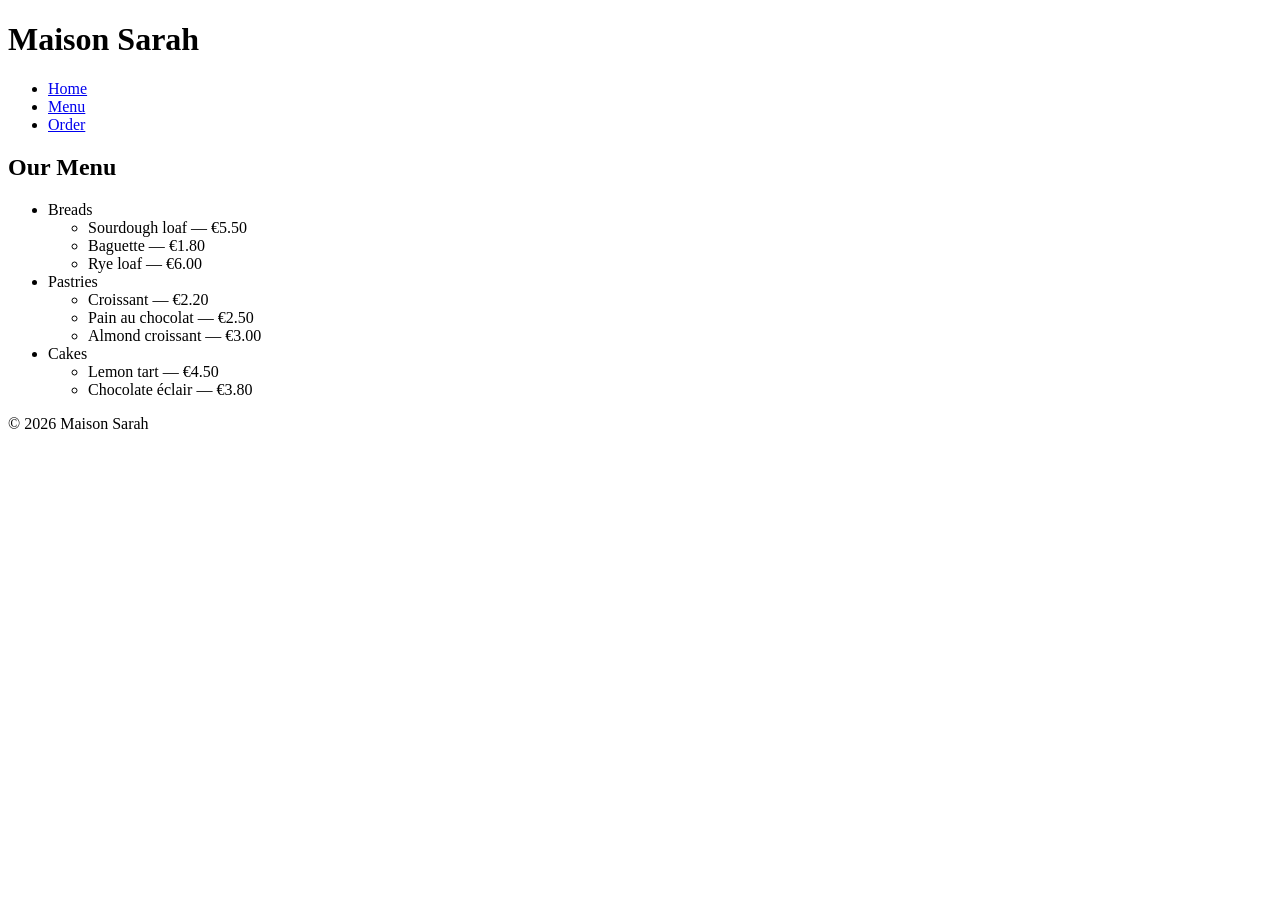
==== commit b1f081f9: "Merge pull request #7 from amirwebd3v/exercise-02-first-release Add welcome paragraph to home page" ====
--- a/menu.html
+++ b/menu.html
@@ -1,173 +1,50 @@
-<!doctype html>
+<!DOCTYPE html>
 <html lang="en">
   <head>
-    <meta charset="UTF-8" />
-    <meta name="viewport" content="width=device-width, initial-scale=1.0" />
+    <meta charset="UTF-8">
+    <meta name="viewport" content="width=device-width, initial-scale=1.0">
     <title>Menu — Maison Sarah</title>
-    <link rel="preconnect" href="https://fonts.googleapis.com" />
-    <link rel="preconnect" href="https://fonts.gstatic.com" crossorigin />
-    <link
-      href="https://fonts.googleapis.com/css2?family=Lato:wght@400;700&family=Playfair+Display:wght@600;700&display=swap"
-      rel="stylesheet"
-    />
-    <link rel="stylesheet" href="styles.css" />
   </head>
   <body>
     <header>
-      <div class="container header-bar">
-        <h1 class="brand">Maison Sarah</h1>
-        <nav>
-          <a href="index.html">Home</a>
-          <a href="menu.html">Menu</a>
-          <a href="order.html">Order</a>
-        </nav>
-      </div>
+      <h1>Maison Sarah</h1>
+      <nav>
+        <ul>
+          <li><a href="index.html">Home</a></li>
+          <li><a href="menu.html">Menu</a></li>
+          <li><a href="order.html">Order</a></li>
+        </ul>
+      </nav>
     </header>
 
     <main>
-      <div class="container">
-        <h2>Our Menu</h2>
-        <p class="tagline">
-          Baked fresh every morning, from bread to pastry to cake.
-        </p>
+      <h2>Our Menu</h2>
 
-        <ul>
-          <li>
-            Breads
-            <ul>
-              <li>Sourdough loaf — <span class="price">€5.50</span></li>
-              <li>Baguette — <span class="price">€1.80</span></li>
-              <li>Rye loaf — <span class="price">€6.00</span></li>
-            </ul>
-          </li>
-          <li>
-            Pastries
-            <ul>
-              <li>Croissant — <span class="price">€2.20</span></li>
-              <li>Pain au chocolat — <span class="price">€2.50</span></li>
-              <li>Almond croissant — <span class="price">€3.00</span></li>
-            </ul>
-          </li>
-          <li>
-            Cakes
-            <ul>
-              <li>Lemon tart — <span class="price">€4.50</span></li>
-              <li>Chocolate éclair — <span class="price">€3.80</span></li>
-            </ul>
-          </li>
-        </ul>
-
-        <h2>Weekend specials</h2>
-        <div class="card-row">
-          <article class="card">
-            <img
-              src="images/bakery-bread.jpg"
-              alt="A row of freshly baked golden loaves of bread cooling on a wooden rack."
-            />
-            <h3>Sourdough loaf</h3>
-            <p class="price">€5.50</p>
-          </article>
-          <article class="card">
-            <img
-              src="images/bakery-bread.jpg"
-              alt="A row of freshly baked golden loaves of bread cooling on a wooden rack."
-            />
-            <h3>Almond croissant</h3>
-            <p class="price">€3.00</p>
-          </article>
-          <article class="card">
-            <img
-              src="images/bakery-bread.jpg"
-              alt="A row of freshly baked golden loaves of bread cooling on a wooden rack."
-            />
-            <h3>Chocolate éclair</h3>
-            <p class="price">€3.80</p>
-          </article>
-        </div>
-        <h2>Opening hours</h2>
-        <table>
-          <thead>
-            <tr>
-              <th>Day</th>
-              <th>Hours</th>
-            </tr>
-          </thead>
-          <tbody>
-            <tr>
-              <td>Monday</td>
-              <td>Closed</td>
-            </tr>
-            <tr>
-              <td>Tuesday</td>
-              <td>7:00 – 19:00</td>
-            </tr>
-            <tr>
-              <td>Wednesday</td>
-              <td>7:00 – 19:00</td>
-            </tr>
-            <tr>
-              <td>Thursday</td>
-              <td>7:00 – 19:00</td>
-            </tr>
-            <tr>
-              <td>Friday</td>
-              <td>7:00 – 19:00</td>
-            </tr>
-            <tr>
-              <td>Saturday</td>
-              <td>8:00 – 18:00</td>
-            </tr>
-            <tr>
-              <td>Sunday</td>
-              <td>8:00 – 13:00</td>
-            </tr>
-          </tbody>
-        </table>
-
-        <h2>Price list</h2>
-        <table>
-          <thead>
-            <tr>
-              <th>Item</th>
-              <th>Price</th>
-            </tr>
-          </thead>
-          <tbody>
-            <tr>
-              <td>Sourdough loaf</td>
-              <td>€5.50</td>
-            </tr>
-            <tr>
-              <td>Baguette</td>
-              <td>€1.80</td>
-            </tr>
-            <tr>
-              <td>Rye loaf</td>
-              <td>€6.00</td>
-            </tr>
-            <tr>
-              <td>Croissant</td>
-              <td>€2.20</td>
-            </tr>
-            <tr>
-              <td>Pain au chocolat</td>
-              <td>€2.50</td>
-            </tr>
-            <tr>
-              <td>Almond croissant</td>
-              <td>€3.00</td>
-            </tr>
-            <tr>
-              <td>Lemon tart</td>
-              <td>€4.50</td>
-            </tr>
-            <tr>
-              <td>Chocolate éclair</td>
-              <td>€3.80</td>
-            </tr>
-          </tbody>
-        </table>
-      </div>
+      <ul>
+        <li>
+          Breads
+          <ul>
+            <li>Sourdough loaf — <span>€5.50</span></li>
+            <li>Baguette — <span>€1.80</span></li>
+            <li>Rye loaf — <span>€6.00</span></li>
+          </ul>
+        </li>
+        <li>
+          Pastries
+          <ul>
+            <li>Croissant — <span>€2.20</span></li>
+            <li>Pain au chocolat — <span>€2.50</span></li>
+            <li>Almond croissant — <span>€3.00</span></li>
+          </ul>
+        </li>
+        <li>
+          Cakes
+          <ul>
+            <li>Lemon tart — <span>€4.50</span></li>
+            <li>Chocolate éclair — <span>€3.80</span></li>
+          </ul>
+        </li>
+      </ul>
     </main>
 
     <footer>
